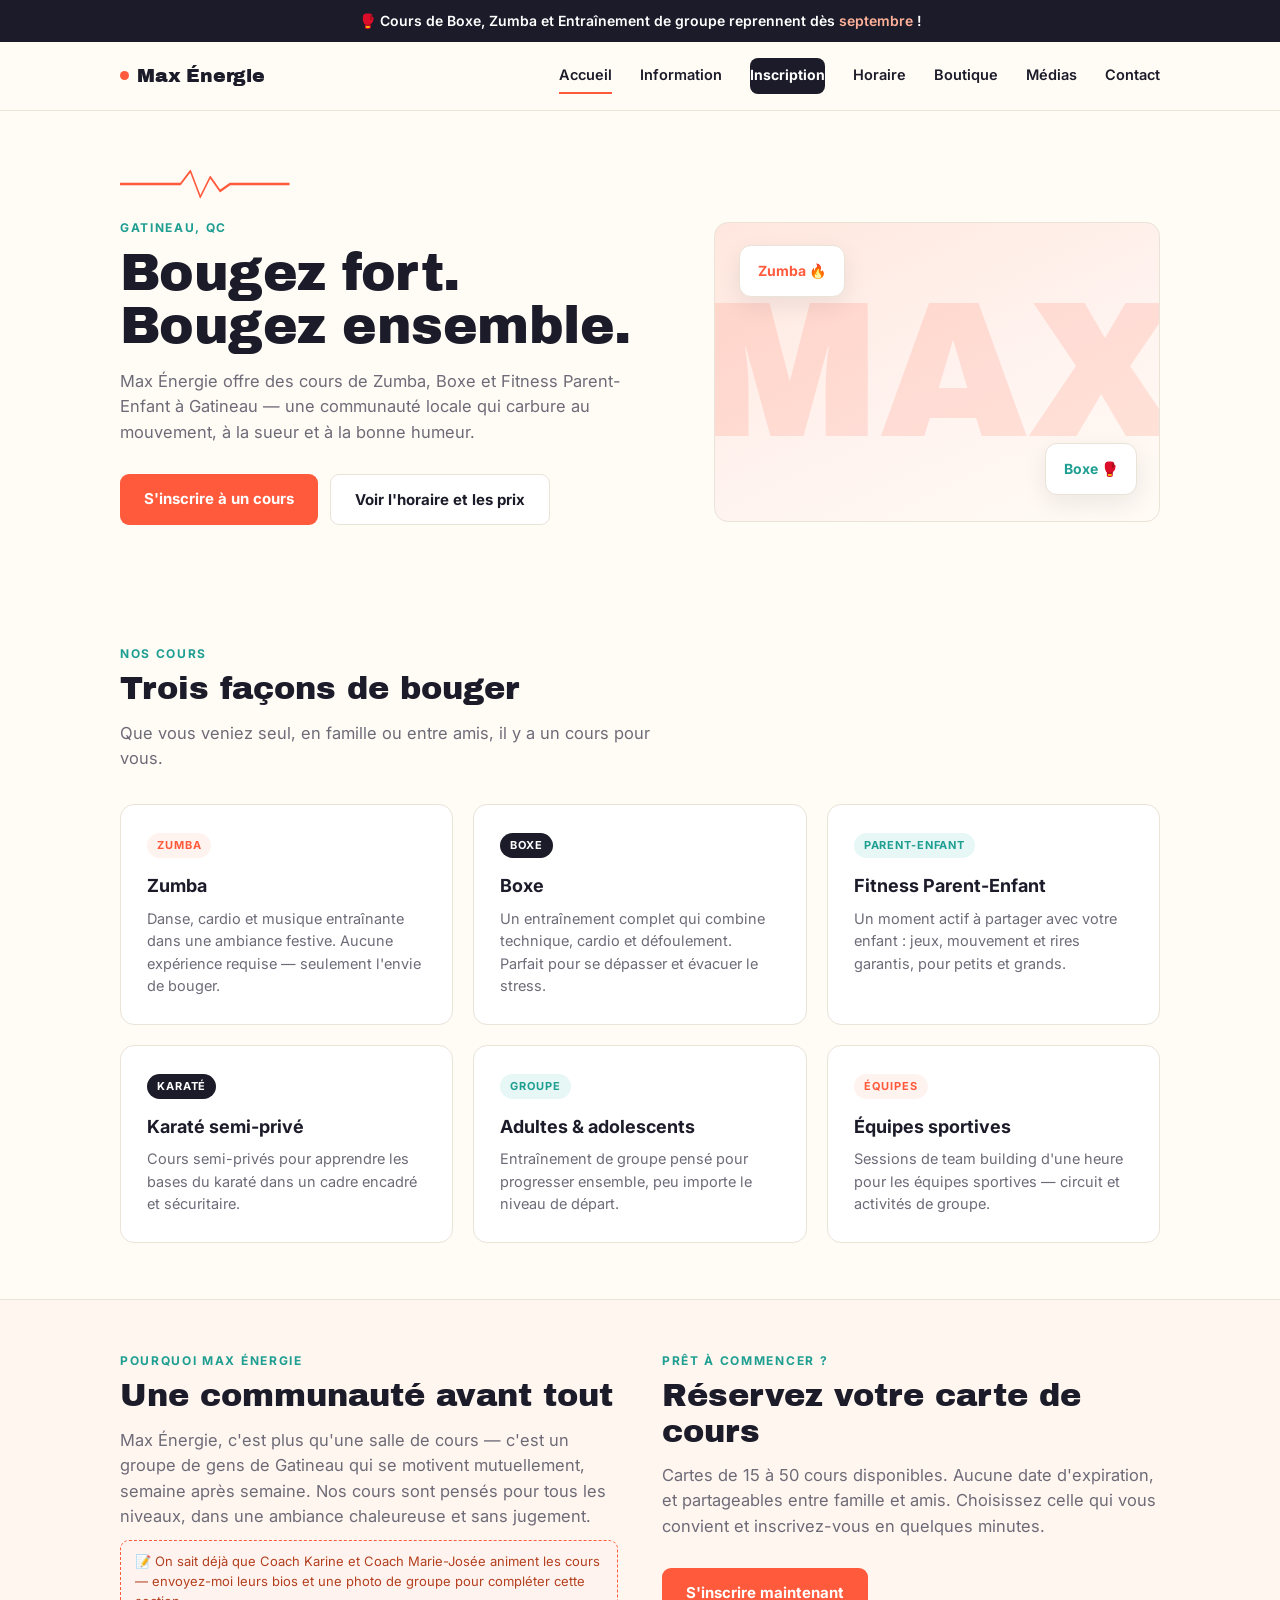
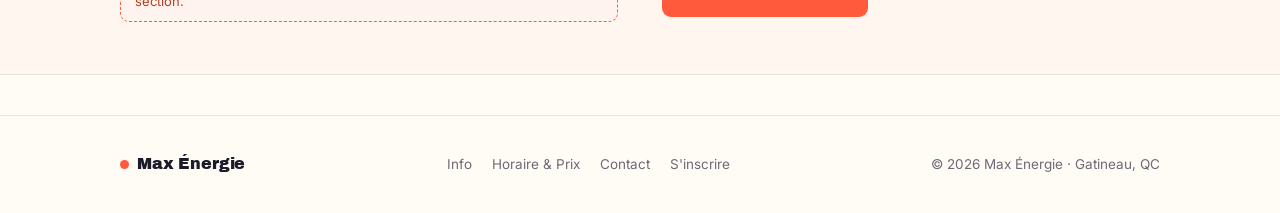
==== index.html @ f4ac8d13 "Add files via upload" ====
<!DOCTYPE html>
<html lang="fr">
<head>
<meta charset="UTF-8">
<meta name="viewport" content="width=device-width, initial-scale=1.0">
<title>Max Énergie — Zumba, Boxe &amp; Parent-Enfant à Gatineau</title>
<meta name="description" content="Cours de Zumba, Boxe et Fitness Parent-Enfant à Gatineau. Inscrivez-vous à Max Énergie.">
<link rel="preconnect" href="https://fonts.googleapis.com">
<link rel="preconnect" href="https://fonts.gstatic.com" crossorigin>
<link href="https://fonts.googleapis.com/css2?family=Archivo+Black&family=Inter:wght@400;500;600;700&display=swap" rel="stylesheet">
<link rel="stylesheet" href="styles.css">
</head>
<body>

<div class="banner">🥊 Cours de Boxe, Zumba et Entraînement de groupe reprennent dès <span>septembre</span> !</div>

<header class="site">
  <div class="nav-inner">
    <a href="index.html" class="brand"><span class="dot"></span>Max Énergie</a>
    <button class="menu-toggle" aria-label="Menu" onclick="document.querySelector('nav.links').classList.toggle('open')">Menu</button>
    <nav class="links">
      <a href="index.html" class="active">Accueil</a>
      <a href="info.html">Information</a>
      <a href="inscription-max-energie.html" class="nav-cta">Inscription</a>
      <a href="horaire.html">Horaire</a>
      <a href="https://xpressobaravetements.com/collections/max-energie" target="_blank" rel="noopener">Boutique</a>
      <a href="medias.html">M&eacute;dias</a>
      <a href="contact.html">Contact</a>
    </nav>
  </div>
</header>

<section class="hero">
  <div class="container">
    <div class="pulse" aria-hidden="true" style="max-width:220px;margin-bottom:18px;">
      <svg viewBox="0 0 400 34" preserveAspectRatio="none">
        <path d="M0,17 L110,17 L128,4 L146,30 L164,10 L182,24 L200,17 L400,17"/>
      </svg>
    </div>
    <div class="hero-top">
      <div class="hero-text">
        <p class="eyebrow">Gatineau, QC</p>
        <h1>Bougez fort.<br>Bougez ensemble.</h1>
        <p class="sub">Max Énergie offre des cours de Zumba, Boxe et Fitness Parent-Enfant à Gatineau — une communauté locale qui carbure au mouvement, à la sueur et à la bonne humeur.</p>
        <div class="btn-row">
          <a href="inscription-max-energie.html" class="btn btn-primary">S'inscrire à un cours</a>
          <a href="horaire.html" class="btn btn-secondary">Voir l'horaire et les prix</a>
        </div>
      </div>
      <div class="hero-visual">
        <span class="center-mark">MAX</span>
        <div class="badge b1">Zumba 🔥</div>
        <div class="badge b2">Boxe 🥊</div>
      </div>
    </div>
  </div>
</section>

<section class="classes">
  <div class="container">
    <p class="eyebrow">Nos cours</p>
    <h2>Trois façons de bouger</h2>
    <p class="sub">Que vous veniez seul, en famille ou entre amis, il y a un cours pour vous.</p>

    <div class="class-grid">
      <div class="class-card">
        <span class="tag zumba">Zumba</span>
        <h3>Zumba</h3>
        <p>Danse, cardio et musique entraînante dans une ambiance festive. Aucune expérience requise — seulement l'envie de bouger.</p>
      </div>
      <div class="class-card">
        <span class="tag boxe">Boxe</span>
        <h3>Boxe</h3>
        <p>Un entraînement complet qui combine technique, cardio et défoulement. Parfait pour se dépasser et évacuer le stress.</p>
      </div>
      <div class="class-card">
        <span class="tag parent">Parent-Enfant</span>
        <h3>Fitness Parent-Enfant</h3>
        <p>Un moment actif à partager avec votre enfant : jeux, mouvement et rires garantis, pour petits et grands.</p>
      </div>
      <div class="class-card">
        <span class="tag boxe">Karaté</span>
        <h3>Karaté semi-privé</h3>
        <p>Cours semi-privés pour apprendre les bases du karaté dans un cadre encadré et sécuritaire.</p>
      </div>
      <div class="class-card">
        <span class="tag parent">Groupe</span>
        <h3>Adultes &amp; adolescents</h3>
        <p>Entraînement de groupe pensé pour progresser ensemble, peu importe le niveau de départ.</p>
      </div>
      <div class="class-card">
        <span class="tag zumba">Équipes</span>
        <h3>Équipes sportives</h3>
        <p>Sessions de team building d'une heure pour les équipes sportives — circuit et activités de groupe.</p>
      </div>
    </div>
  </div>
</section>

<section class="section alt">
  <div class="container two-col">
    <div>
      <p class="eyebrow">Pourquoi Max Énergie</p>
      <h2>Une communauté avant tout</h2>
      <p class="sub" style="margin-bottom:0;">
        Max Énergie, c'est plus qu'une salle de cours — c'est un groupe de gens de Gatineau qui se motivent
        mutuellement, semaine après semaine. Nos cours sont pensés pour tous les niveaux, dans une ambiance
        chaleureuse et sans jugement.
      </p>
      <p class="placeholder-note">📝 On sait déjà que Coach Karine et Coach Marie-Josée animent les cours — envoyez-moi leurs bios et une photo de groupe pour compléter cette section.</p>
    </div>
    <div>
      <p class="eyebrow">Prêt à commencer ?</p>
      <h2>Réservez votre carte de cours</h2>
      <p class="sub">Cartes de 15 à 50 cours disponibles. Aucune date d'expiration, et partageables entre famille et amis. Choisissez celle qui vous convient et inscrivez-vous en quelques minutes.</p>
      <a href="inscription-max-energie.html" class="btn btn-primary">S'inscrire maintenant</a>
    </div>
  </div>
</section>

<footer class="site">
  <div class="container footer-inner">
    <a href="index.html" class="brand"><span class="dot"></span>Max Énergie</a>
    <div class="footer-links">
      <a href="info.html">Info</a>
      <a href="horaire.html">Horaire &amp; Prix</a>
      <a href="contact.html">Contact</a>
      <a href="inscription-max-energie.html">S'inscrire</a>
    </div>
    <span>&copy; <span id="year"></span> Max Énergie · Gatineau, QC</span>
  </div>
</footer>

<script>document.getElementById('year').textContent = new Date().getFullYear();</script>
</body>
</html>
---- styles.css ----
:root{
  --ink:#1C1B29;
  --base:#FFFBF5;
  --coral:#FF5A3C;
  --teal:#1F9E92;
  --muted:#6E6B78;
  --line:#E9E3D8;
  --card-bg:#FFFFFF;
  --radius:14px;
  --maxw:1080px;
}

*{box-sizing:border-box;}
html{scroll-behavior:smooth;}

body{
  margin:0;
  background:var(--base);
  font-family:'Inter',sans-serif;
  color:var(--ink);
  line-height:1.55;
}

img{max-width:100%;display:block;}

a{color:inherit;}

.container{
  max-width:var(--maxw);
  margin:0 auto;
  padding:0 20px;
}

/* ---------- Header / nav ---------- */
header.site{
  border-bottom:1px solid var(--line);
  background:var(--base);
  position:sticky;
  top:0;
  z-index:50;
}
.nav-inner{
  max-width:var(--maxw);
  margin:0 auto;
  padding:16px 20px;
  display:flex;
  align-items:center;
  justify-content:space-between;
}
.brand{
  font-family:'Archivo Black',sans-serif;
  font-weight:400;
  font-size:19px;
  letter-spacing:-.01em;
  text-decoration:none;
  color:var(--ink);
  display:flex;
  align-items:center;
  gap:8px;
}
.brand .dot{
  width:9px;height:9px;border-radius:50%;
  background:var(--coral);
  display:inline-block;
}
nav.links{
  display:flex;
  gap:28px;
  font-size:14.5px;
  font-weight:600;
}
nav.links a{
  text-decoration:none;
  color:var(--ink);
  padding:6px 0;
  border-bottom:2px solid transparent;
}
nav.links a:hover, nav.links a.active{
  border-bottom-color:var(--coral);
}
.nav-cta{
  background:var(--ink);
  color:#fff !important;
  padding:9px 18px;
  border-radius:8px;
  text-decoration:none;
  font-size:14px;
  font-weight:700;
}
.nav-cta:hover{ background:var(--coral); }

.menu-toggle{ display:none; }

@media (max-width:760px){
  nav.links{ display:none; }
  .menu-toggle{
    display:block;
    background:none;
    border:1.5px solid var(--line);
    border-radius:8px;
    padding:8px 12px;
    font-size:14px;
    font-weight:600;
    cursor:pointer;
  }
  nav.links.open{
    display:flex;
    flex-direction:column;
    position:absolute;
    top:100%;
    left:0;
    right:0;
    background:var(--base);
    border-bottom:1px solid var(--line);
    padding:16px 20px 20px;
    gap:16px;
  }
}

/* ---------- Pulse motif ---------- */
.pulse{
  height:34px;
  overflow:hidden;
}
.pulse svg{ width:100%; height:100%; display:block; }
.pulse path{
  fill:none;
  stroke:var(--coral);
  stroke-width:2.5;
  stroke-linecap:round;
  stroke-linejoin:round;
  stroke-dasharray:340;
  stroke-dashoffset:340;
  animation:draw 2.2s ease-out forwards;
}
@keyframes draw{ to{ stroke-dashoffset:0; } }
@media (prefers-reduced-motion: reduce){
  .pulse path{ animation:none; stroke-dashoffset:0; }
}

/* ---------- Type helpers ---------- */
.eyebrow{
  font-size:12px;
  letter-spacing:.14em;
  text-transform:uppercase;
  color:var(--teal);
  font-weight:700;
  margin:0 0 8px;
}
h1{
  font-family:'Archivo Black',sans-serif;
  font-weight:400;
  font-size:clamp(32px,6vw,52px);
  line-height:1.03;
  letter-spacing:-.01em;
  margin:0 0 16px;
}
h2{
  font-family:'Archivo Black',sans-serif;
  font-weight:400;
  font-size:clamp(24px,4vw,32px);
  line-height:1.1;
  margin:0 0 14px;
}
h3{
  font-size:18px;
  font-weight:700;
  margin:0 0 8px;
}
.sub{
  color:var(--muted);
  font-size:16.5px;
  max-width:56ch;
  margin:0 0 28px;
}

/* ---------- Banner ---------- */
.banner{
  background:var(--ink);
  color:#fff;
  font-size:14px;
  font-weight:600;
  text-align:center;
  padding:10px 16px;
}
.banner span{ color:#FFB199; }

/* ---------- Hero ---------- */
.hero{
  padding:56px 0 64px;
}
.hero-top{
  display:flex;
  gap:48px;
  align-items:center;
  flex-wrap:wrap;
}
.hero-text{ flex:1 1 420px; }
.hero-visual{
  flex:1 1 320px;
  background:linear-gradient(155deg,#FFE7DE 0%, #FFF3EF 55%, var(--base) 100%);
  border-radius:var(--radius);
  border:1px solid var(--line);
  min-height:300px;
  display:flex;
  align-items:center;
  justify-content:center;
  position:relative;
  overflow:hidden;
}
.hero-visual .badge{
  position:absolute;
  background:#fff;
  border:1px solid var(--line);
  border-radius:12px;
  padding:14px 18px;
  box-shadow:0 8px 24px rgba(28,27,41,.08);
  font-weight:700;
  font-size:14px;
}
.hero-visual .b1{ top:22px; left:24px; color:var(--coral); }
.hero-visual .b2{ bottom:26px; right:22px; color:var(--teal); }
.hero-visual .center-mark{
  font-family:'Archivo Black',sans-serif;
  font-size:15vw;
  max-font-size:96px;
  color:var(--coral);
  opacity:.14;
}

.btn-row{ display:flex; gap:12px; flex-wrap:wrap; margin-top:8px; }
.btn{
  display:inline-block;
  padding:13px 24px;
  border-radius:9px;
  font-weight:700;
  font-size:15px;
  text-decoration:none;
}
.btn-primary{ background:var(--coral); color:#fff; }
.btn-primary:hover{ background:#E64A2E; }
.btn-secondary{ background:#fff; color:var(--ink); border:1.5px solid var(--line); }
.btn-secondary:hover{ border-color:var(--ink); }

/* ---------- Class cards ---------- */
.classes{ padding:56px 0; }
.class-grid{
  display:grid;
  grid-template-columns:repeat(3,1fr);
  gap:20px;
  margin-top:32px;
}
@media (max-width:820px){ .class-grid{ grid-template-columns:1fr; } }

.class-card{
  border:1px solid var(--line);
  background:var(--card-bg);
  border-radius:var(--radius);
  padding:26px;
}
.class-card .tag{
  display:inline-block;
  font-size:11px;
  font-weight:700;
  letter-spacing:.08em;
  text-transform:uppercase;
  padding:4px 10px;
  border-radius:99px;
  margin-bottom:14px;
}
.tag.zumba{ background:#FFF3EF; color:var(--coral); }
.tag.boxe{ background:#1C1B29; color:#fff; }
.tag.parent{ background:#E6F7F5; color:var(--teal); }

.class-card p{ color:var(--muted); font-size:14.5px; margin:0; }

/* ---------- Info sections ---------- */
.section{ padding:52px 0; }
.section.alt{ background:#FFF6EF; border-top:1px solid var(--line); border-bottom:1px solid var(--line); }
.two-col{
  display:grid;
  grid-template-columns:1fr 1fr;
  gap:44px;
  align-items:start;
}
@media (max-width:760px){ .two-col{ grid-template-columns:1fr; } }

.placeholder-note{
  background:#FFF3EF;
  border:1px dashed var(--coral);
  border-radius:9px;
  padding:10px 14px;
  font-size:13px;
  color:#B3401F;
  margin:10px 0 0;
}

/* ---------- Schedule table ---------- */
table.schedule{
  width:100%;
  border-collapse:collapse;
  margin-top:20px;
  font-size:14.5px;
}
table.schedule th, table.schedule td{
  border:1px solid var(--line);
  padding:12px 14px;
  text-align:left;
}
table.schedule th{
  background:var(--ink);
  color:#fff;
  font-weight:700;
  font-size:13px;
  text-transform:uppercase;
  letter-spacing:.04em;
}
table.schedule tr:nth-child(even){ background:#FFFDF9; }

/* ---------- Pricing cards ---------- */
.pricing-grid{
  display:grid;
  grid-template-columns:repeat(4,1fr);
  gap:16px;
  margin-top:28px;
}
@media (max-width:820px){ .pricing-grid{ grid-template-columns:1fr 1fr; } }
@media (max-width:480px){ .pricing-grid{ grid-template-columns:1fr; } }

.price-card{
  border:1.5px solid var(--line);
  border-radius:var(--radius);
  padding:22px;
  text-align:center;
  background:#fff;
}
.price-card .count{
  font-family:'Archivo Black',sans-serif;
  font-size:34px;
  color:var(--coral);
  display:block;
}
.price-card .label{ font-size:13px; color:var(--muted); margin-bottom:12px; display:block; }
.price-card .price{ font-size:15px; font-weight:700; }

/* ---------- Contact ---------- */
.contact-grid{
  display:grid;
  grid-template-columns:1fr 1fr;
  gap:40px;
  margin-top:28px;
}
@media (max-width:760px){ .contact-grid{ grid-template-columns:1fr; } }
.contact-item{
  border:1px solid var(--line);
  border-radius:var(--radius);
  padding:20px;
  background:#fff;
  margin-bottom:14px;
}
.contact-item .eyebrow{ margin-bottom:4px; }
.contact-item a{ text-decoration:none; font-weight:700; color:var(--ink); }
.contact-item a:hover{ color:var(--coral); }

.map-box{
  border:1px solid var(--line);
  border-radius:var(--radius);
  overflow:hidden;
  min-height:280px;
}
.map-box iframe{ width:100%; height:100%; min-height:280px; border:0; }

/* ---------- Footer ---------- */
footer.site{
  border-top:1px solid var(--line);
  padding:36px 0;
  margin-top:40px;
}
.footer-inner{
  display:flex;
  justify-content:space-between;
  align-items:center;
  flex-wrap:wrap;
  gap:16px;
  font-size:13.5px;
  color:var(--muted);
}
.footer-inner .brand{ font-size:16px; }
.footer-links{ display:flex; gap:20px; }
.footer-links a{ text-decoration:none; color:var(--muted); }
.footer-links a:hover{ color:var(--coral); }
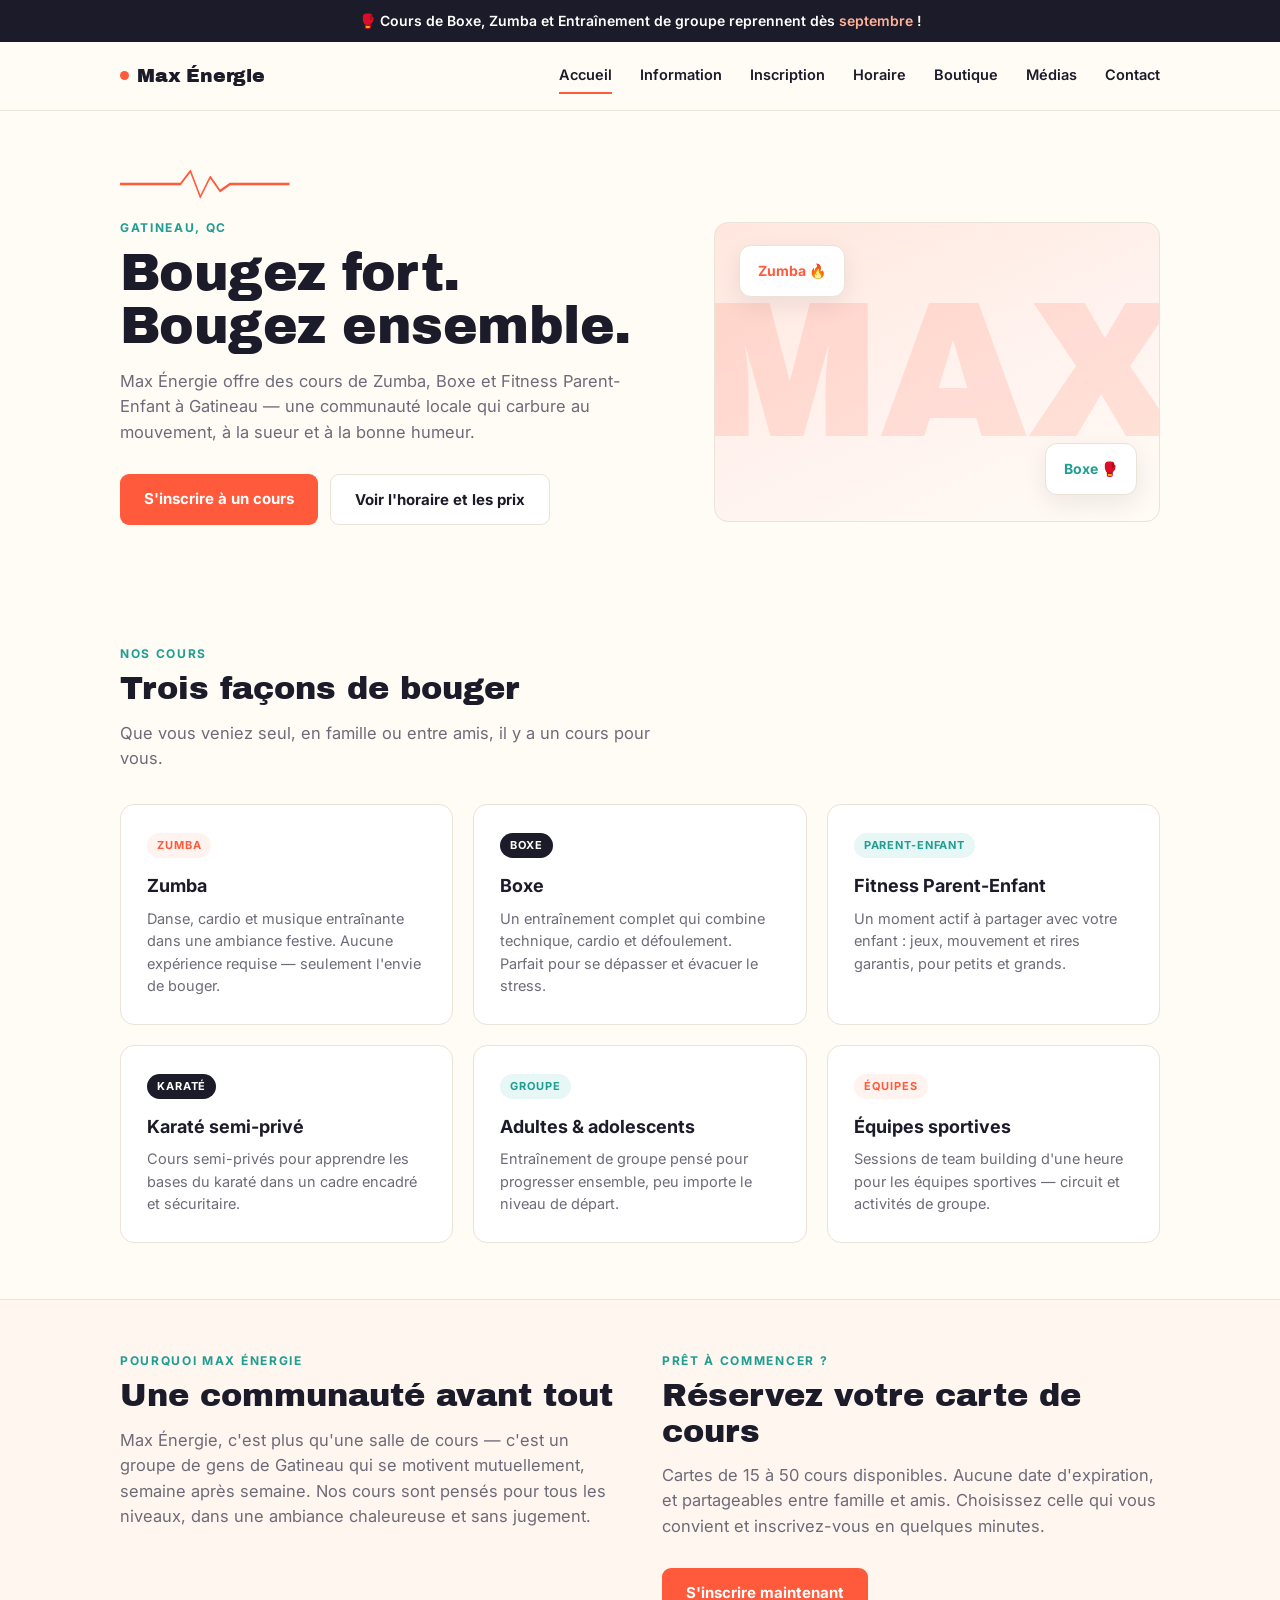
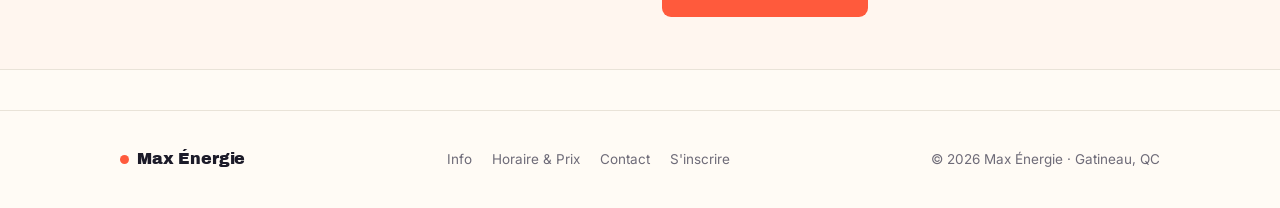
==== commit 1e1894a9: "Add files via upload" ====
--- a/index.html
+++ b/index.html
@@ -21,7 +21,7 @@
     <nav class="links">
       <a href="index.html" class="active">Accueil</a>
       <a href="info.html">Information</a>
-      <a href="inscription-max-energie.html" class="nav-cta">Inscription</a>
+      <a href="inscription-max-energie.html">Inscription</a>
       <a href="horaire.html">Horaire</a>
       <a href="https://xpressobaravetements.com/collections/max-energie" target="_blank" rel="noopener">Boutique</a>
       <a href="medias.html">M&eacute;dias</a>
@@ -107,7 +107,6 @@
         mutuellement, semaine après semaine. Nos cours sont pensés pour tous les niveaux, dans une ambiance
         chaleureuse et sans jugement.
       </p>
-      <p class="placeholder-note">📝 On sait déjà que Coach Karine et Coach Marie-Josée animent les cours — envoyez-moi leurs bios et une photo de groupe pour compléter cette section.</p>
     </div>
     <div>
       <p class="eyebrow">Prêt à commencer ?</p>
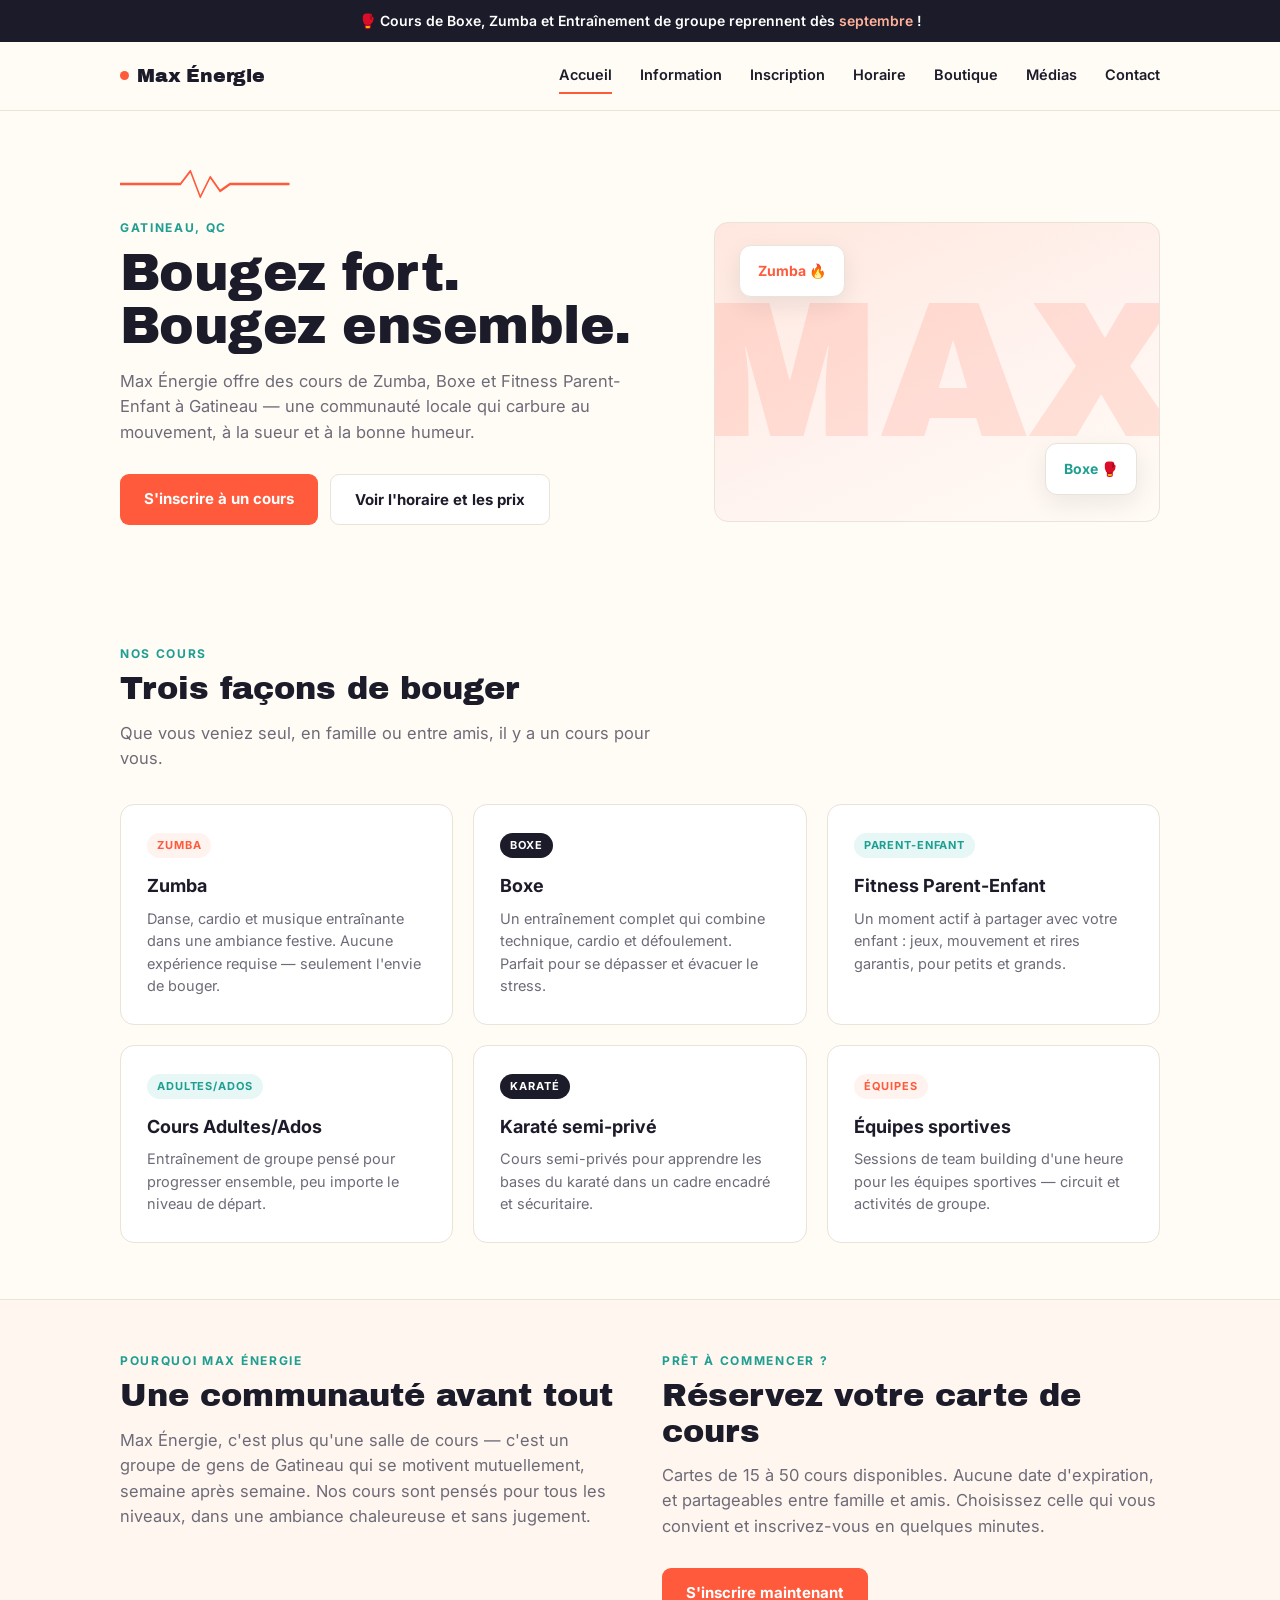
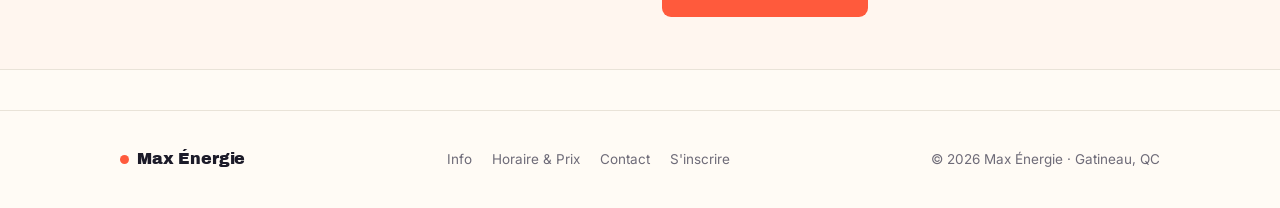
==== commit 745958ba: "Add files via upload" ====
--- a/index.html
+++ b/index.html
@@ -79,14 +79,14 @@
         <p>Un moment actif à partager avec votre enfant : jeux, mouvement et rires garantis, pour petits et grands.</p>
       </div>
       <div class="class-card">
+        <span class="tag parent">Adultes/Ados</span>
+        <h3>Cours Adultes/Ados</h3>
+        <p>Entraînement de groupe pensé pour progresser ensemble, peu importe le niveau de départ.</p>
+      </div>
+      <div class="class-card">
         <span class="tag boxe">Karaté</span>
         <h3>Karaté semi-privé</h3>
         <p>Cours semi-privés pour apprendre les bases du karaté dans un cadre encadré et sécuritaire.</p>
-      </div>
-      <div class="class-card">
-        <span class="tag parent">Groupe</span>
-        <h3>Adultes &amp; adolescents</h3>
-        <p>Entraînement de groupe pensé pour progresser ensemble, peu importe le niveau de départ.</p>
       </div>
       <div class="class-card">
         <span class="tag zumba">Équipes</span>
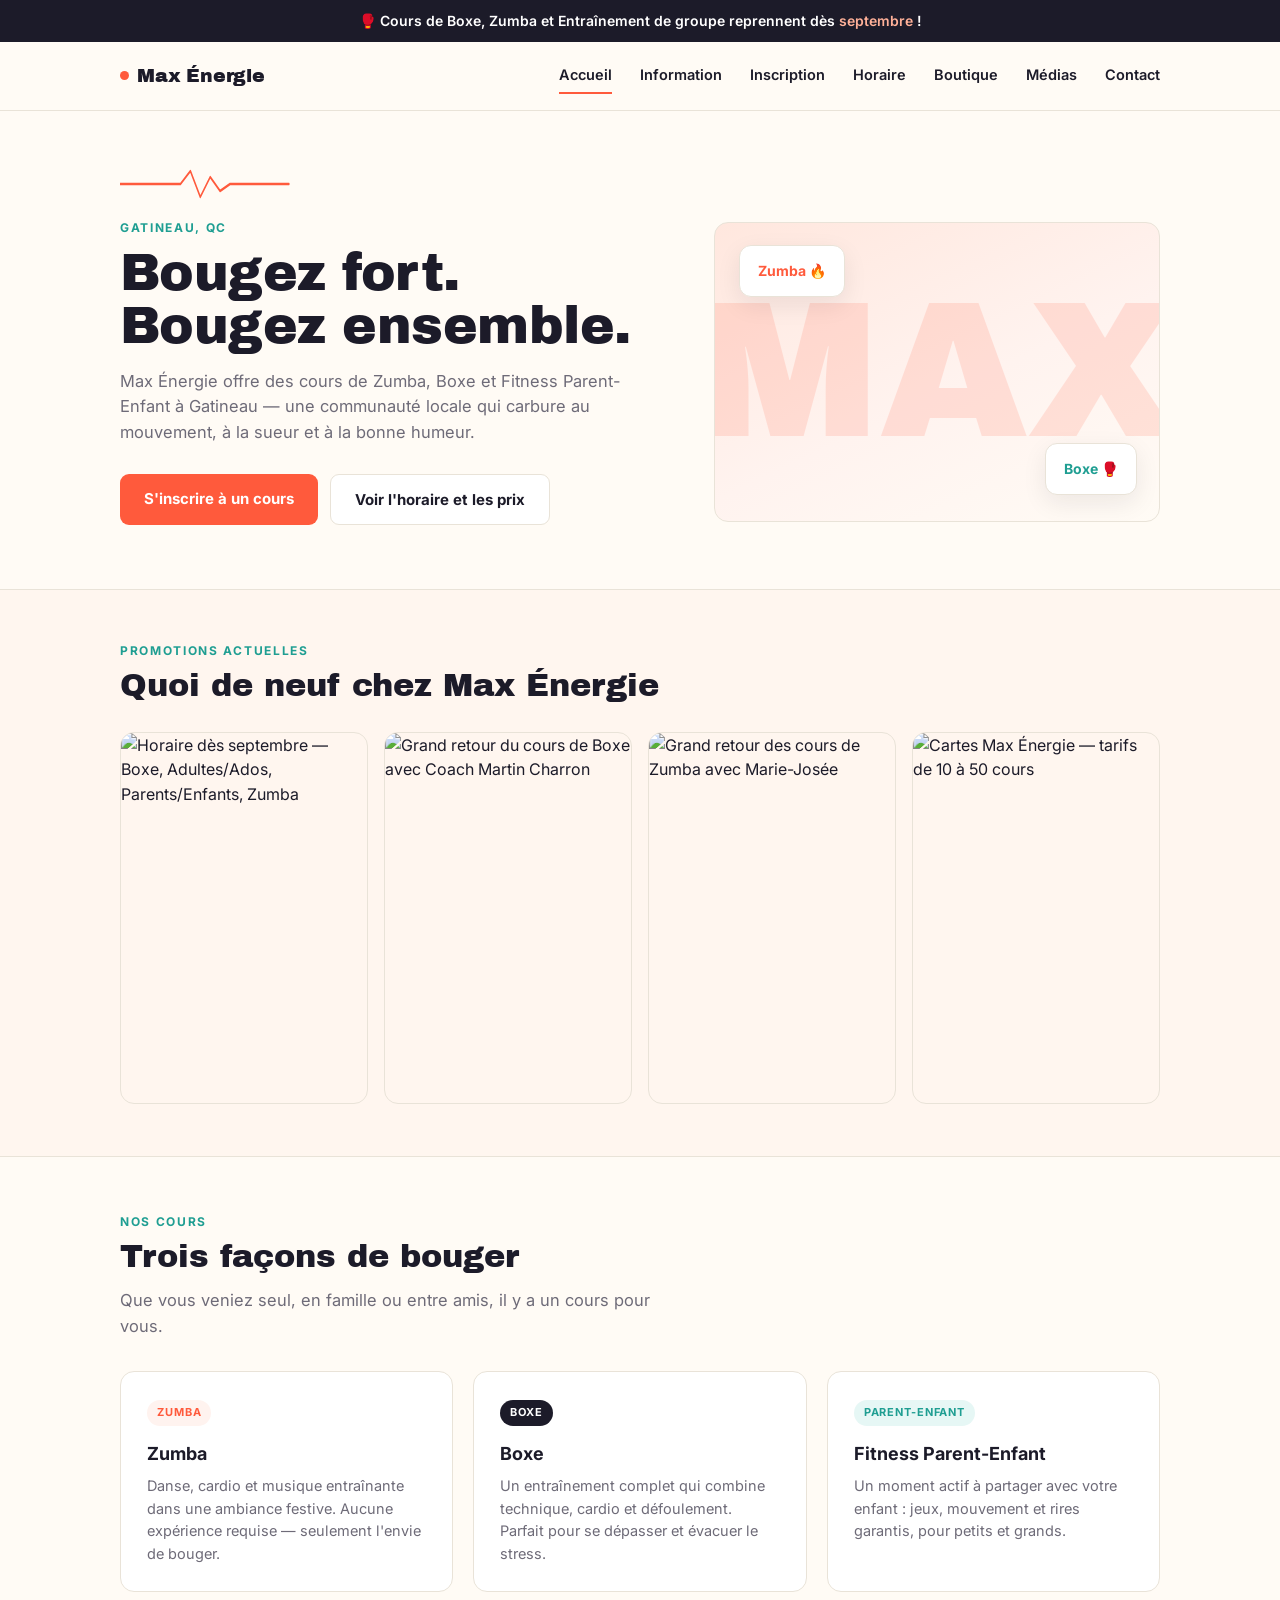
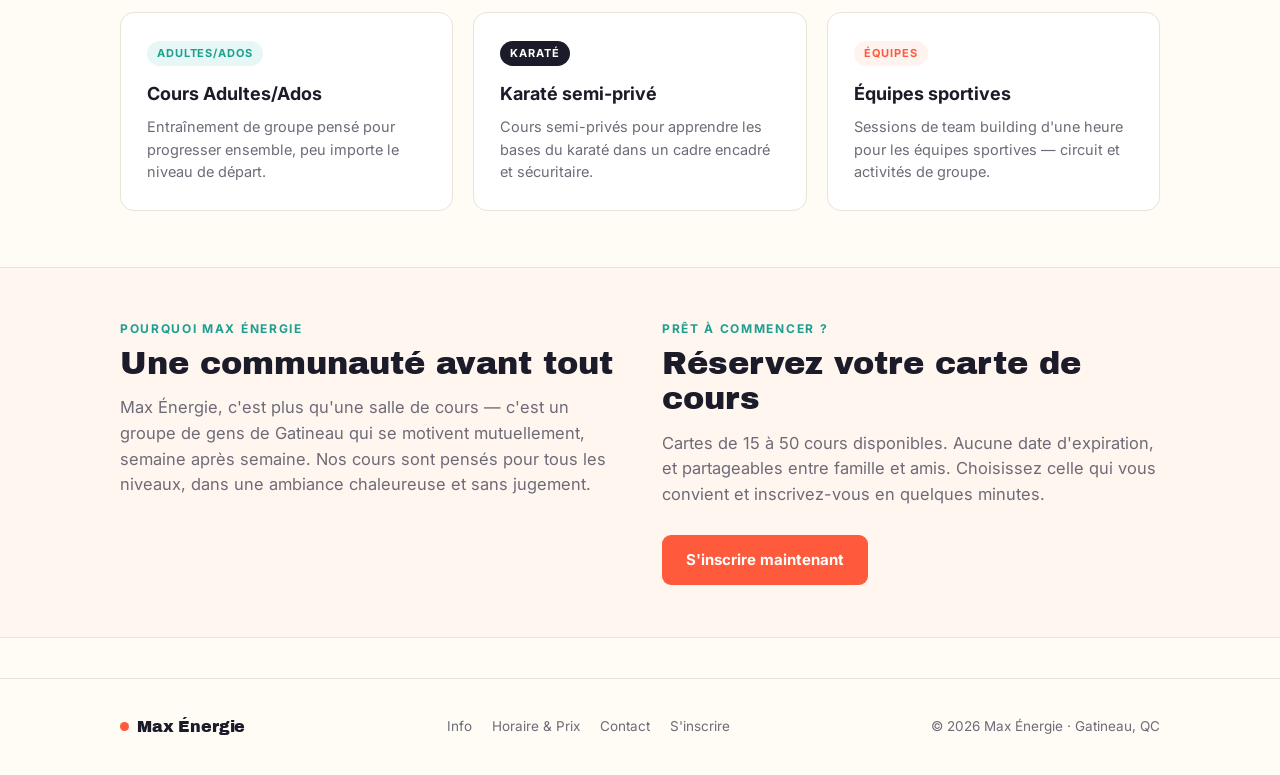
==== commit e3f2805f: "Add files via upload" ====
--- a/index.html
+++ b/index.html
@@ -52,6 +52,19 @@
         <div class="badge b1">Zumba 🔥</div>
         <div class="badge b2">Boxe 🥊</div>
       </div>
+    </div>
+  </div>
+</section>
+
+<section class="section alt">
+  <div class="container">
+    <p class="eyebrow">Promotions actuelles</p>
+    <h2>Quoi de neuf chez Max Énergie</h2>
+    <div class="promo-grid">
+      <img src="images/horaire-septembre.jpg" alt="Horaire dès septembre — Boxe, Adultes/Ados, Parents/Enfants, Zumba">
+      <img src="images/boxe-retour.jpg" alt="Grand retour du cours de Boxe avec Coach Martin Charron">
+      <img src="images/zumba-retour.jpg" alt="Grand retour des cours de Zumba avec Marie-Josée">
+      <img src="images/cartes-prix.jpg" alt="Cartes Max Énergie — tarifs de 10 à 50 cours">
     </div>
   </div>
 </section>
--- a/styles.css
+++ b/styles.css
@@ -320,12 +320,12 @@
 /* ---------- Pricing cards ---------- */
 .pricing-grid{
   display:grid;
-  grid-template-columns:repeat(4,1fr);
+  grid-template-columns:repeat(5,1fr);
   gap:16px;
   margin-top:28px;
 }
-@media (max-width:820px){ .pricing-grid{ grid-template-columns:1fr 1fr; } }
-@media (max-width:480px){ .pricing-grid{ grid-template-columns:1fr; } }
+@media (max-width:900px){ .pricing-grid{ grid-template-columns:repeat(3,1fr); } }
+@media (max-width:600px){ .pricing-grid{ grid-template-columns:1fr 1fr; } }
 
 .price-card{
   border:1.5px solid var(--line);
@@ -370,6 +370,27 @@
 }
 .map-box iframe{ width:100%; height:100%; min-height:280px; border:0; }
 
+/* ---------- Promo gallery ---------- */
+.promo-grid{
+  display:grid;
+  grid-template-columns:repeat(4,1fr);
+  gap:16px;
+  margin-top:28px;
+}
+.promo-grid img{
+  width:100%;
+  height:100%;
+  object-fit:cover;
+  border-radius:var(--radius);
+  border:1px solid var(--line);
+  aspect-ratio:2/3;
+  cursor:pointer;
+  transition:transform .15s ease;
+}
+.promo-grid img:hover{ transform:translateY(-3px); }
+@media (max-width:820px){ .promo-grid{ grid-template-columns:1fr 1fr; } }
+@media (max-width:480px){ .promo-grid{ grid-template-columns:1fr; } }
+
 /* ---------- Footer ---------- */
 footer.site{
   border-top:1px solid var(--line);
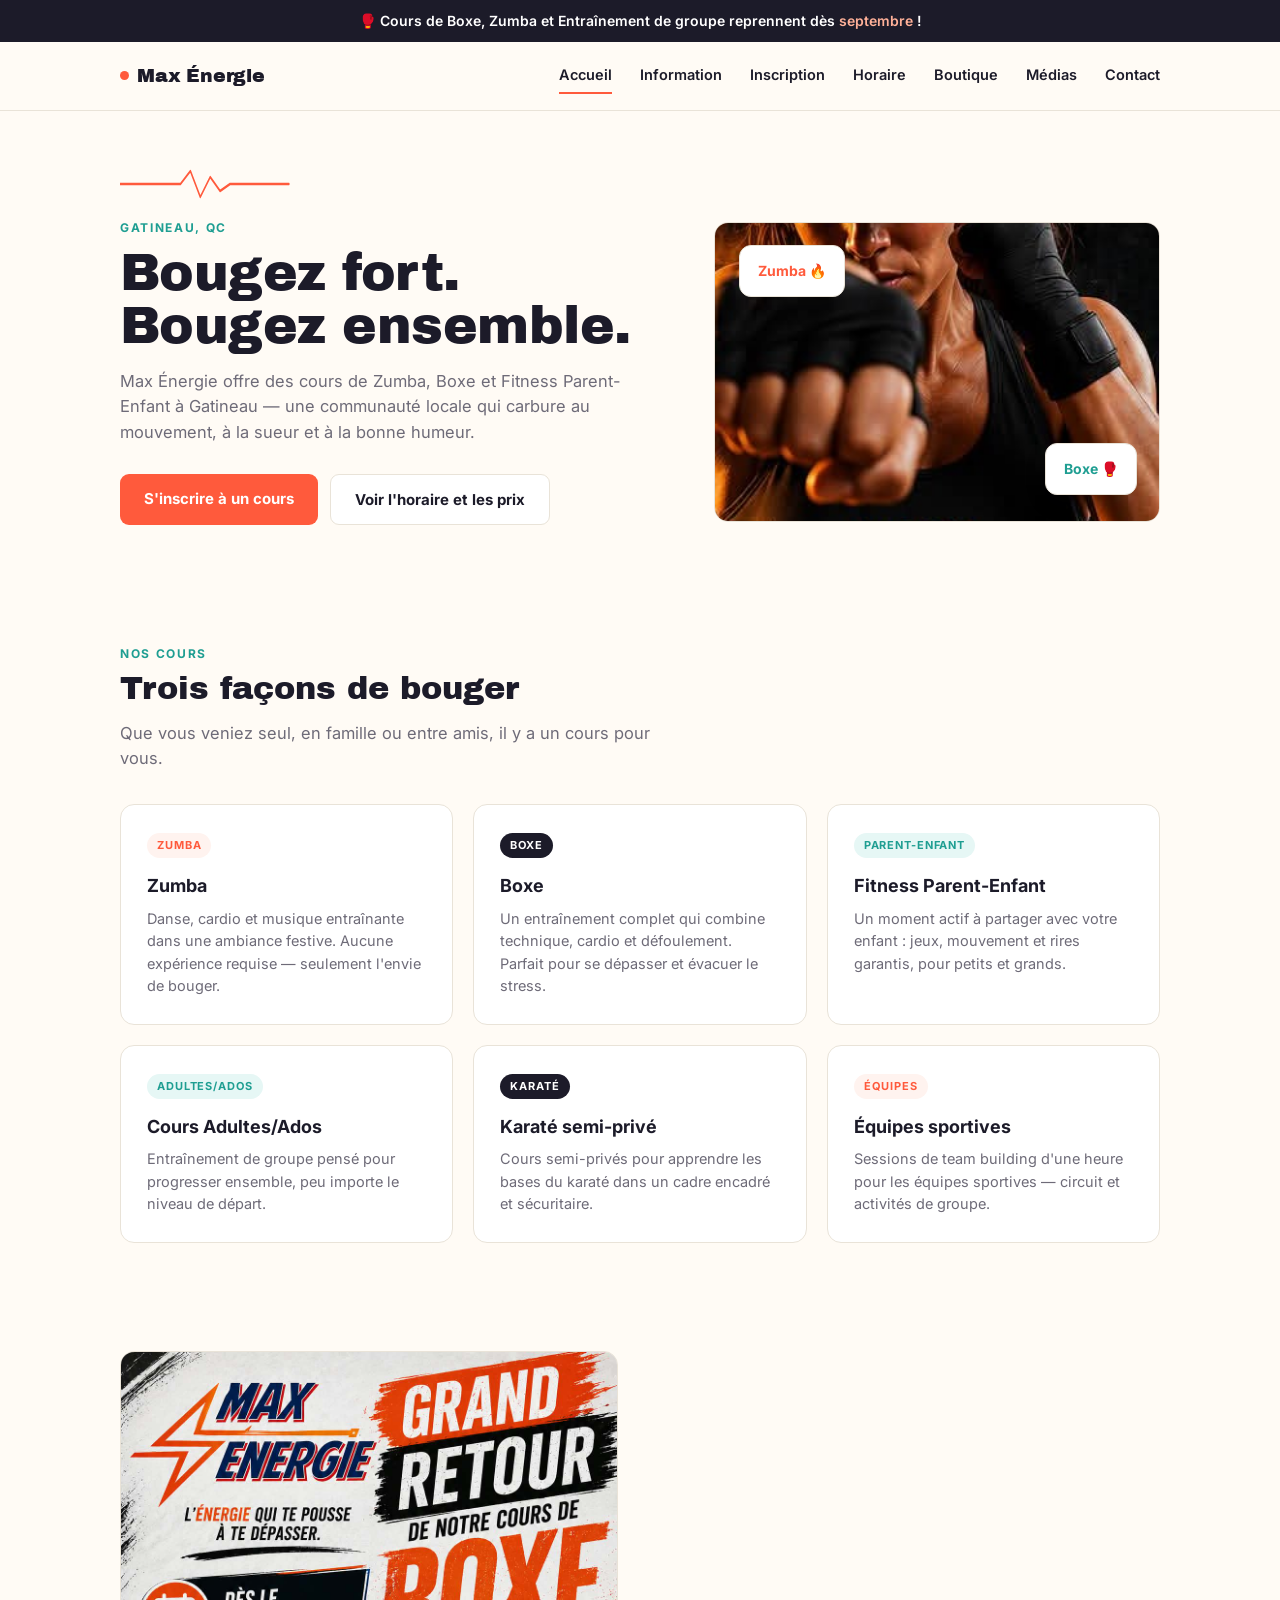
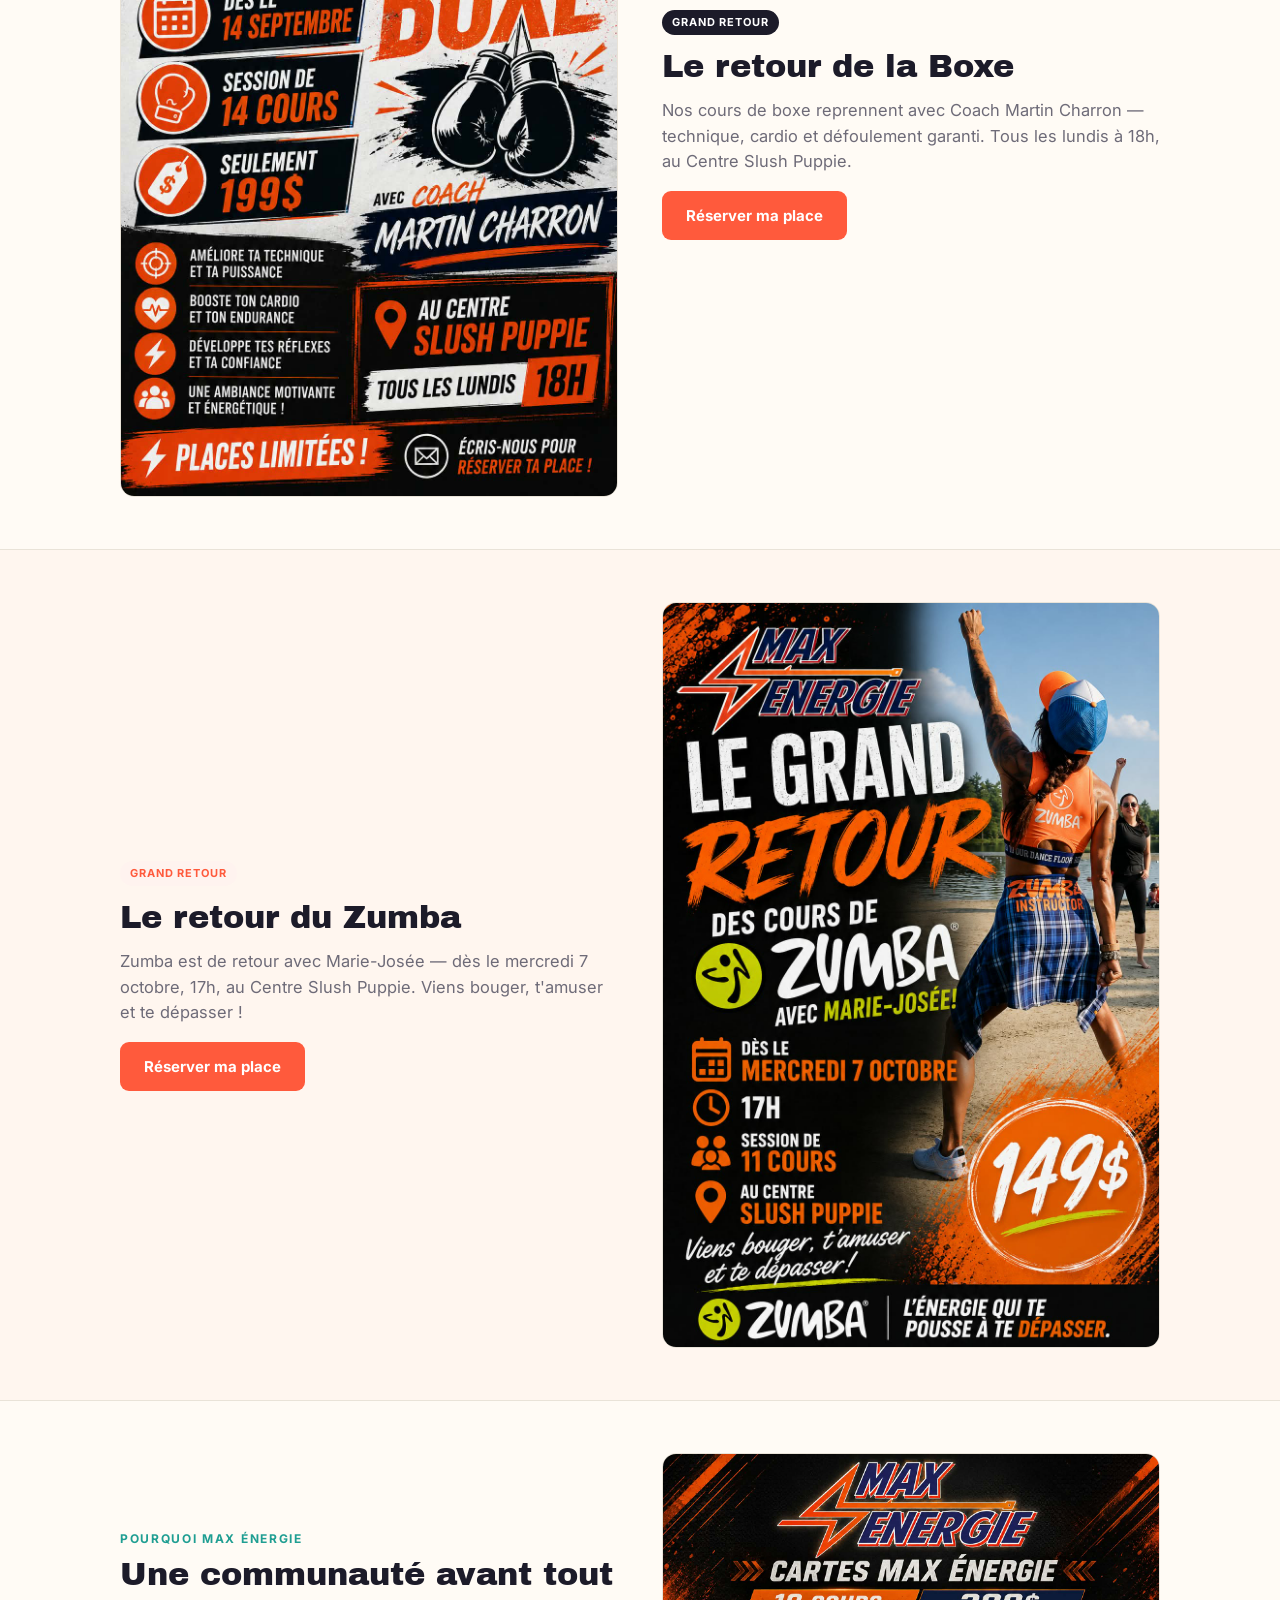
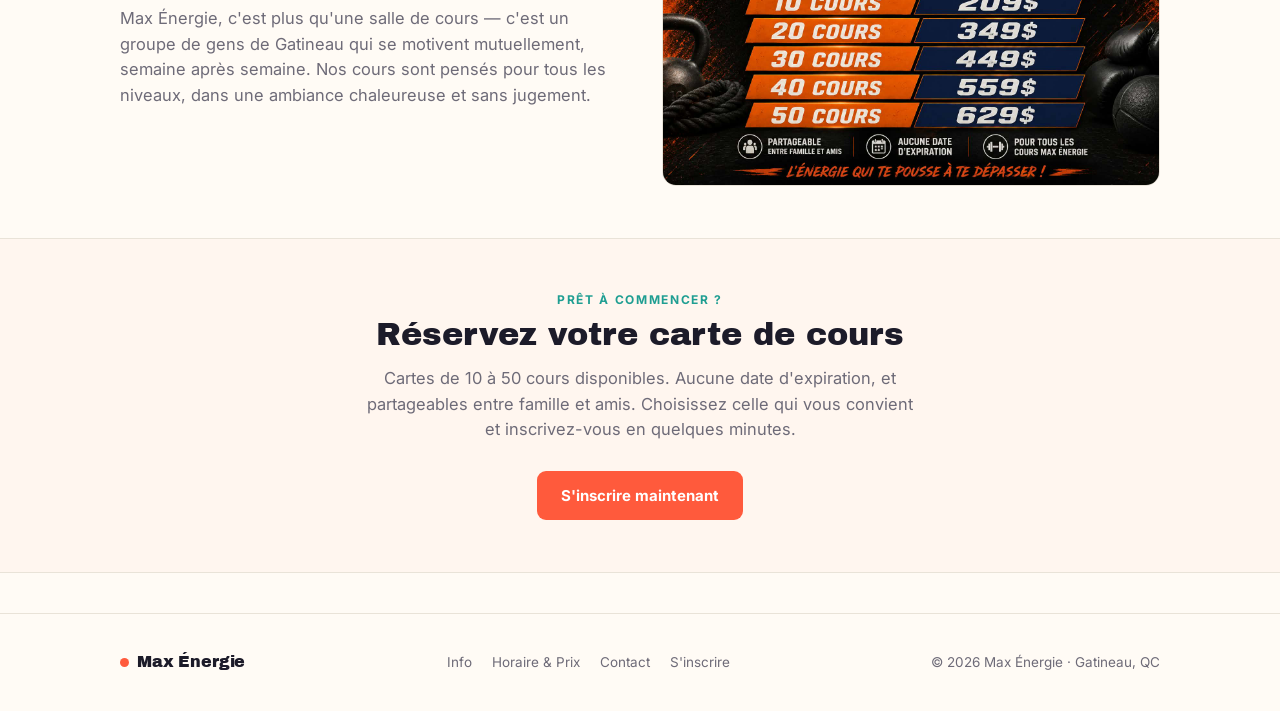
==== commit 336c4f2a: "Add files via upload" ====
--- a/index.html
+++ b/index.html
@@ -48,23 +48,10 @@
         </div>
       </div>
       <div class="hero-visual">
-        <span class="center-mark">MAX</span>
+        <img src="images/hero-athlete.jpg" alt="Cours de boxe Max Énergie" style="width:100%;height:100%;object-fit:cover;position:absolute;inset:0;">
         <div class="badge b1">Zumba 🔥</div>
         <div class="badge b2">Boxe 🥊</div>
       </div>
-    </div>
-  </div>
-</section>
-
-<section class="section alt">
-  <div class="container">
-    <p class="eyebrow">Promotions actuelles</p>
-    <h2>Quoi de neuf chez Max Énergie</h2>
-    <div class="promo-grid">
-      <img src="images/horaire-septembre.jpg" alt="Horaire dès septembre — Boxe, Adultes/Ados, Parents/Enfants, Zumba">
-      <img src="images/boxe-retour.jpg" alt="Grand retour du cours de Boxe avec Coach Martin Charron">
-      <img src="images/zumba-retour.jpg" alt="Grand retour des cours de Zumba avec Marie-Josée">
-      <img src="images/cartes-prix.jpg" alt="Cartes Max Énergie — tarifs de 10 à 50 cours">
     </div>
   </div>
 </section>
@@ -110,8 +97,38 @@
   </div>
 </section>
 
+<section class="section">
+  <div class="container two-col" style="align-items:center;">
+    <img src="images/boxe-retour.jpg" alt="Grand retour du cours de Boxe avec Coach Martin Charron" style="border-radius:var(--radius);border:1px solid var(--line);width:100%;">
+    <div>
+      <span class="tag boxe" style="display:inline-block;font-size:11px;font-weight:700;letter-spacing:.08em;text-transform:uppercase;padding:4px 10px;border-radius:99px;margin-bottom:14px;">Grand retour</span>
+      <h2>Le retour de la Boxe</h2>
+      <p class="sub" style="margin-bottom:16px;">
+        Nos cours de boxe reprennent avec Coach Martin Charron — technique, cardio et défoulement garanti.
+        Tous les lundis à 18h, au Centre Slush Puppie.
+      </p>
+      <a href="inscription-max-energie.html" class="btn btn-primary">Réserver ma place</a>
+    </div>
+  </div>
+</section>
+
 <section class="section alt">
-  <div class="container two-col">
+  <div class="container two-col" style="align-items:center;">
+    <div>
+      <span class="tag zumba" style="display:inline-block;font-size:11px;font-weight:700;letter-spacing:.08em;text-transform:uppercase;padding:4px 10px;border-radius:99px;margin-bottom:14px;">Grand retour</span>
+      <h2>Le retour du Zumba</h2>
+      <p class="sub" style="margin-bottom:16px;">
+        Zumba est de retour avec Marie-Josée — dès le mercredi 7 octobre, 17h, au Centre Slush Puppie.
+        Viens bouger, t'amuser et te dépasser !
+      </p>
+      <a href="inscription-max-energie.html" class="btn btn-primary">Réserver ma place</a>
+    </div>
+    <img src="images/zumba-retour.jpg" alt="Grand retour des cours de Zumba avec Marie-Josée" style="border-radius:var(--radius);border:1px solid var(--line);width:100%;">
+  </div>
+</section>
+
+<section class="section">
+  <div class="container two-col" style="align-items:center;">
     <div>
       <p class="eyebrow">Pourquoi Max Énergie</p>
       <h2>Une communauté avant tout</h2>
@@ -121,12 +138,16 @@
         chaleureuse et sans jugement.
       </p>
     </div>
-    <div>
-      <p class="eyebrow">Prêt à commencer ?</p>
-      <h2>Réservez votre carte de cours</h2>
-      <p class="sub">Cartes de 15 à 50 cours disponibles. Aucune date d'expiration, et partageables entre famille et amis. Choisissez celle qui vous convient et inscrivez-vous en quelques minutes.</p>
-      <a href="inscription-max-energie.html" class="btn btn-primary">S'inscrire maintenant</a>
-    </div>
+    <img src="images/cartes-prix.jpg" alt="Cartes Max Énergie — tarifs de 10 à 50 cours" style="border-radius:var(--radius);border:1px solid var(--line);width:100%;">
+  </div>
+</section>
+
+<section class="section alt">
+  <div class="container" style="text-align:center;">
+    <p class="eyebrow">Prêt à commencer ?</p>
+    <h2>Réservez votre carte de cours</h2>
+    <p class="sub" style="margin-left:auto;margin-right:auto;">Cartes de 10 à 50 cours disponibles. Aucune date d'expiration, et partageables entre famille et amis. Choisissez celle qui vous convient et inscrivez-vous en quelques minutes.</p>
+    <a href="inscription-max-energie.html" class="btn btn-primary">S'inscrire maintenant</a>
   </div>
 </section>
 
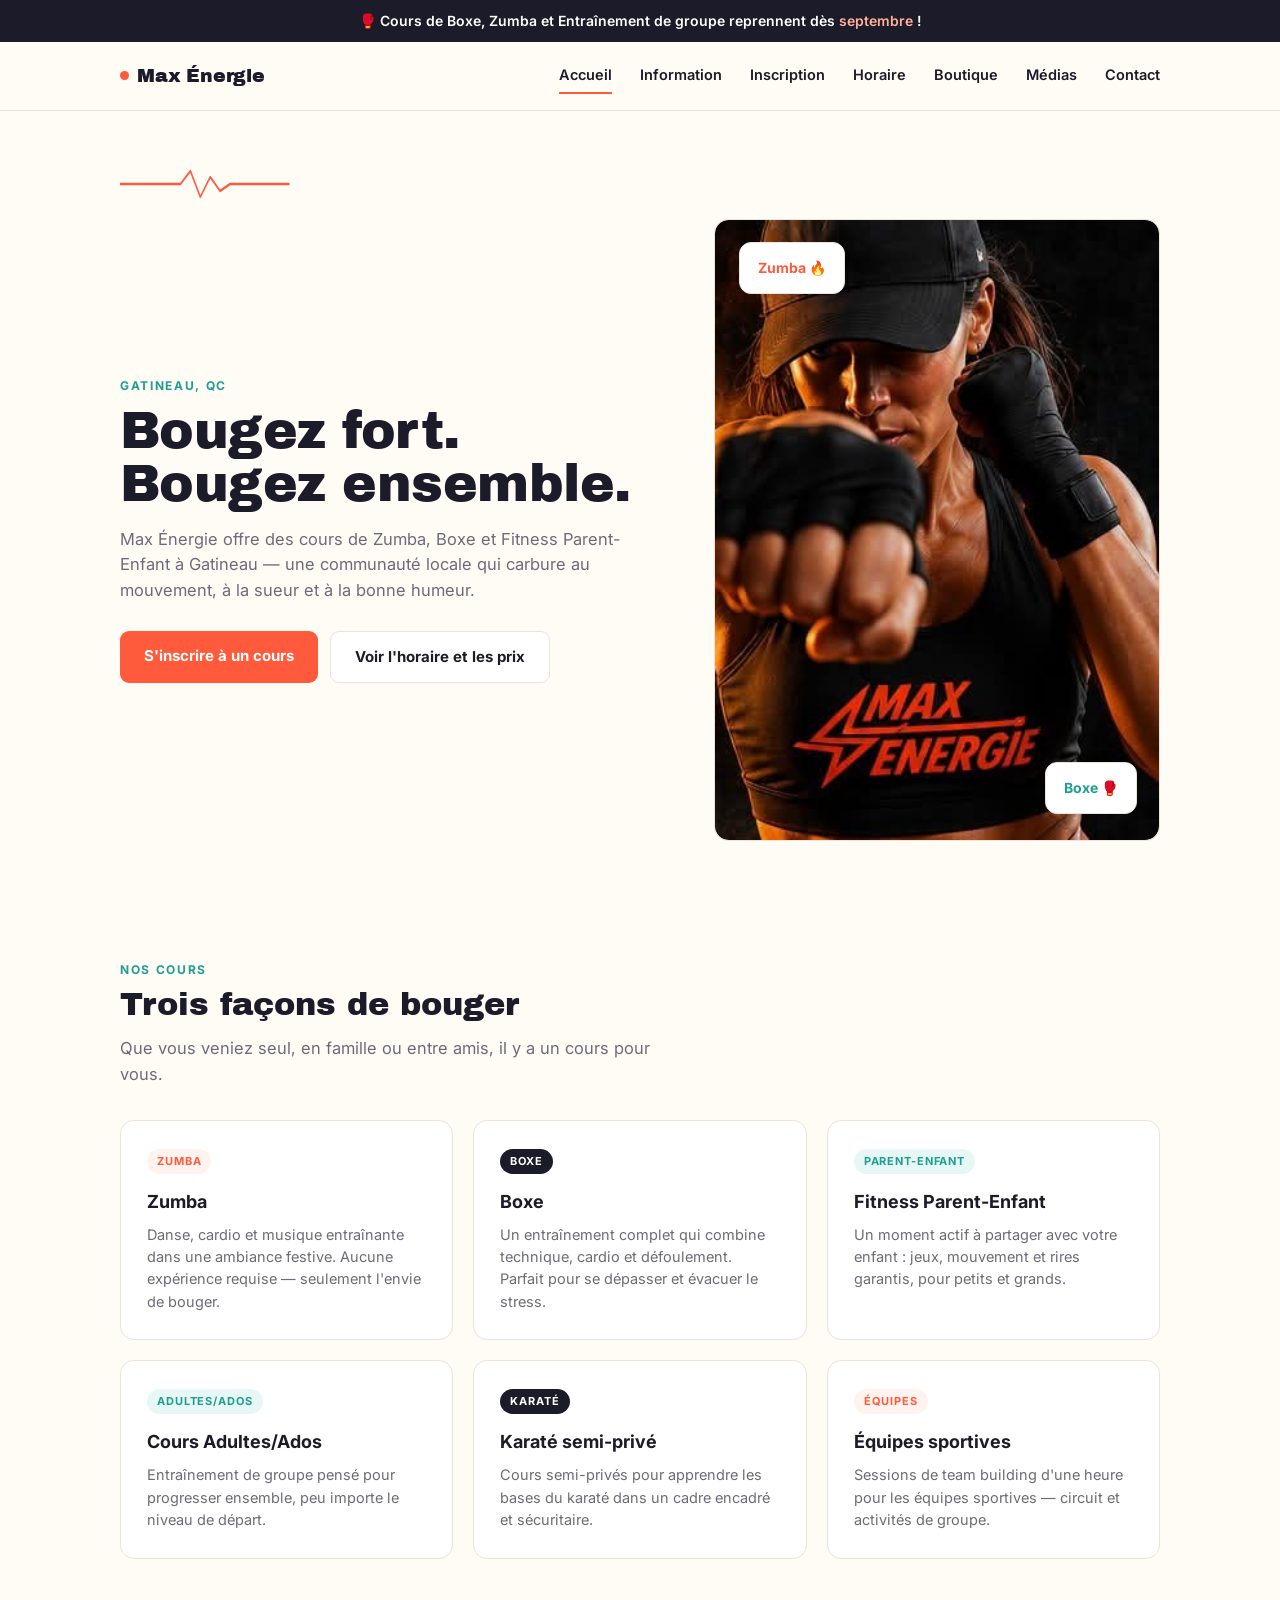
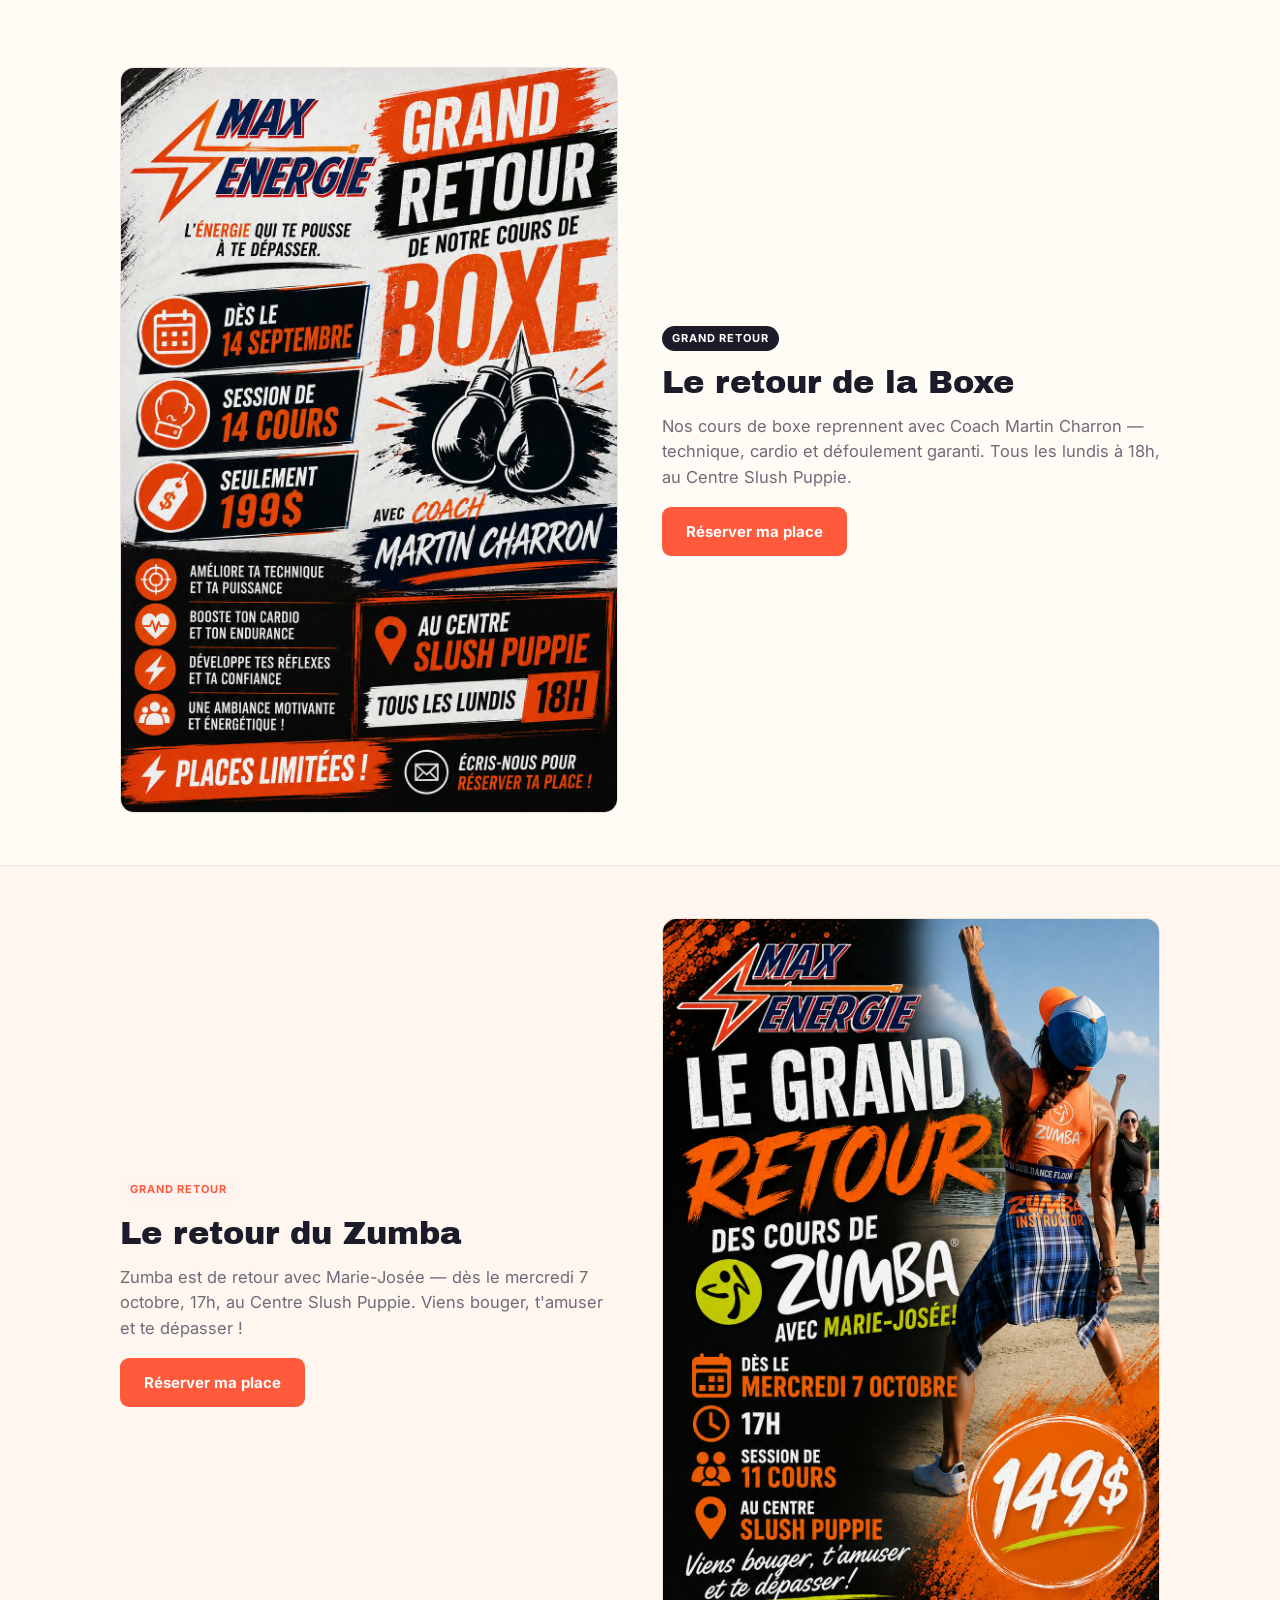
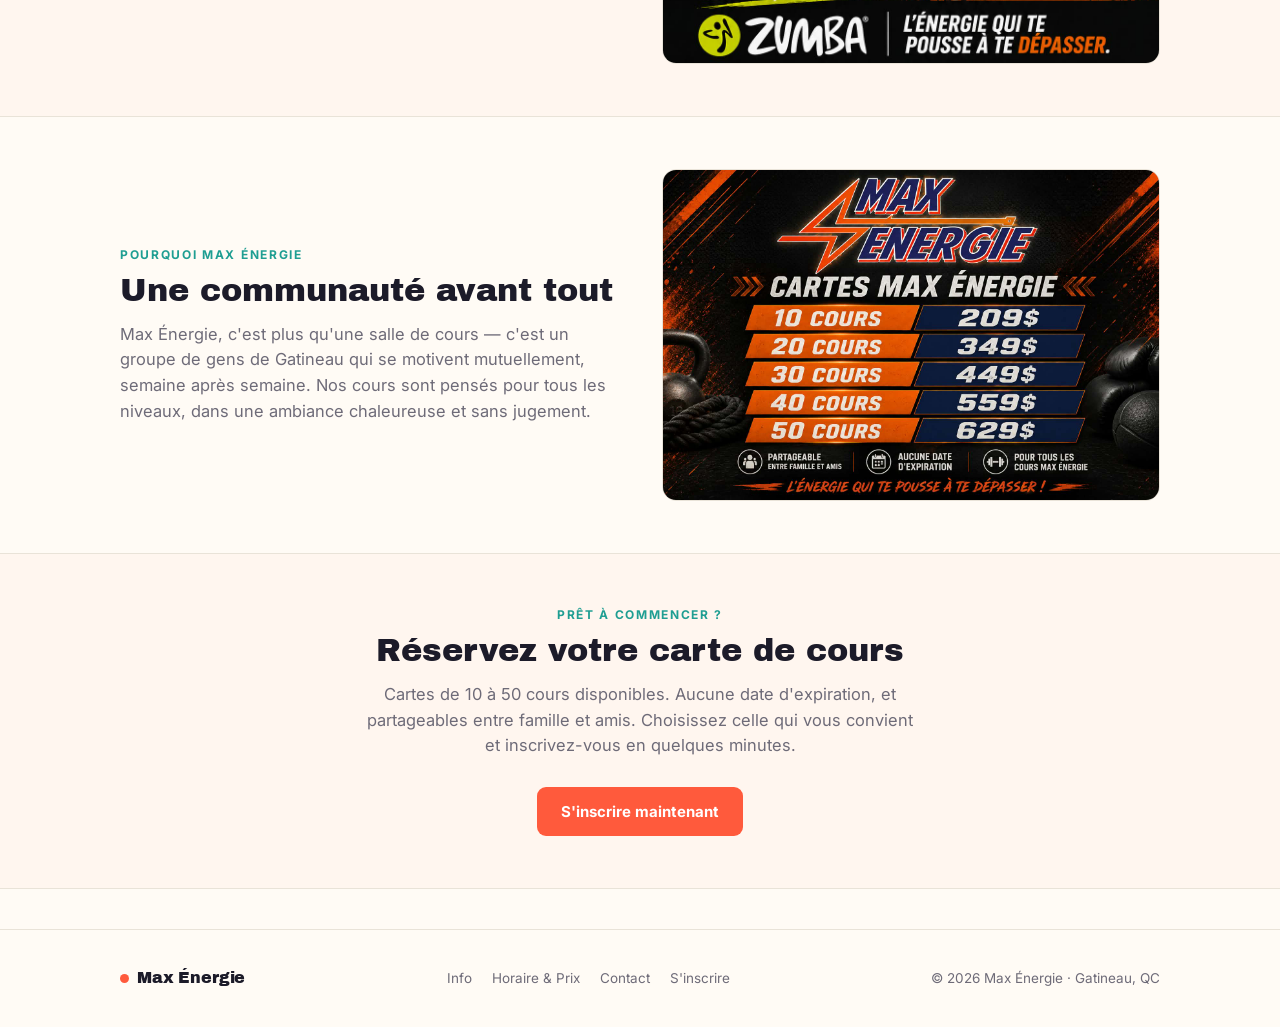
==== commit 0a4f98ab: "Add files via upload" ====
--- a/index.html
+++ b/index.html
@@ -48,7 +48,7 @@
         </div>
       </div>
       <div class="hero-visual">
-        <img src="images/hero-athlete.jpg" alt="Cours de boxe Max Énergie" style="width:100%;height:100%;object-fit:cover;position:absolute;inset:0;">
+        <img src="images/hero-athlete.jpg" alt="Cours de boxe Max Énergie" style="width:100%;height:auto;display:block;border-radius:var(--radius);">
         <div class="badge b1">Zumba 🔥</div>
         <div class="badge b2">Boxe 🥊</div>
       </div>
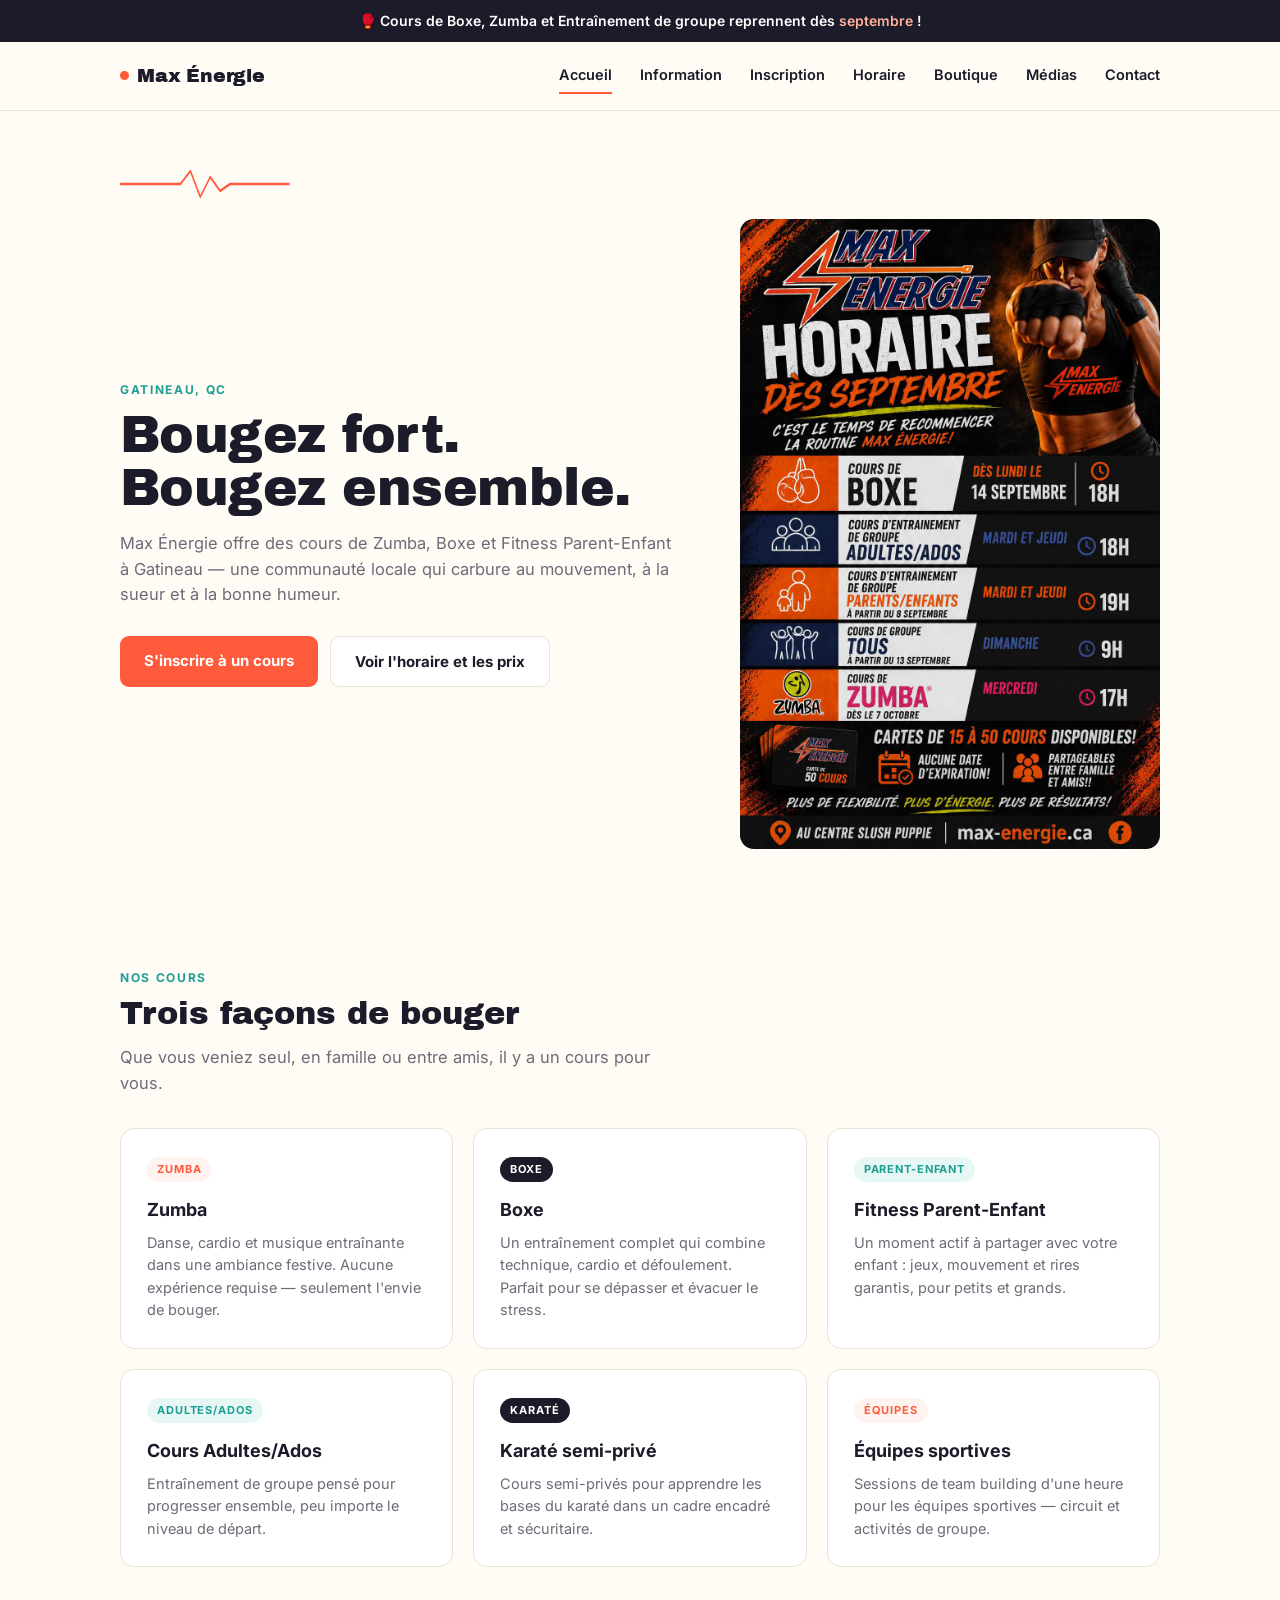
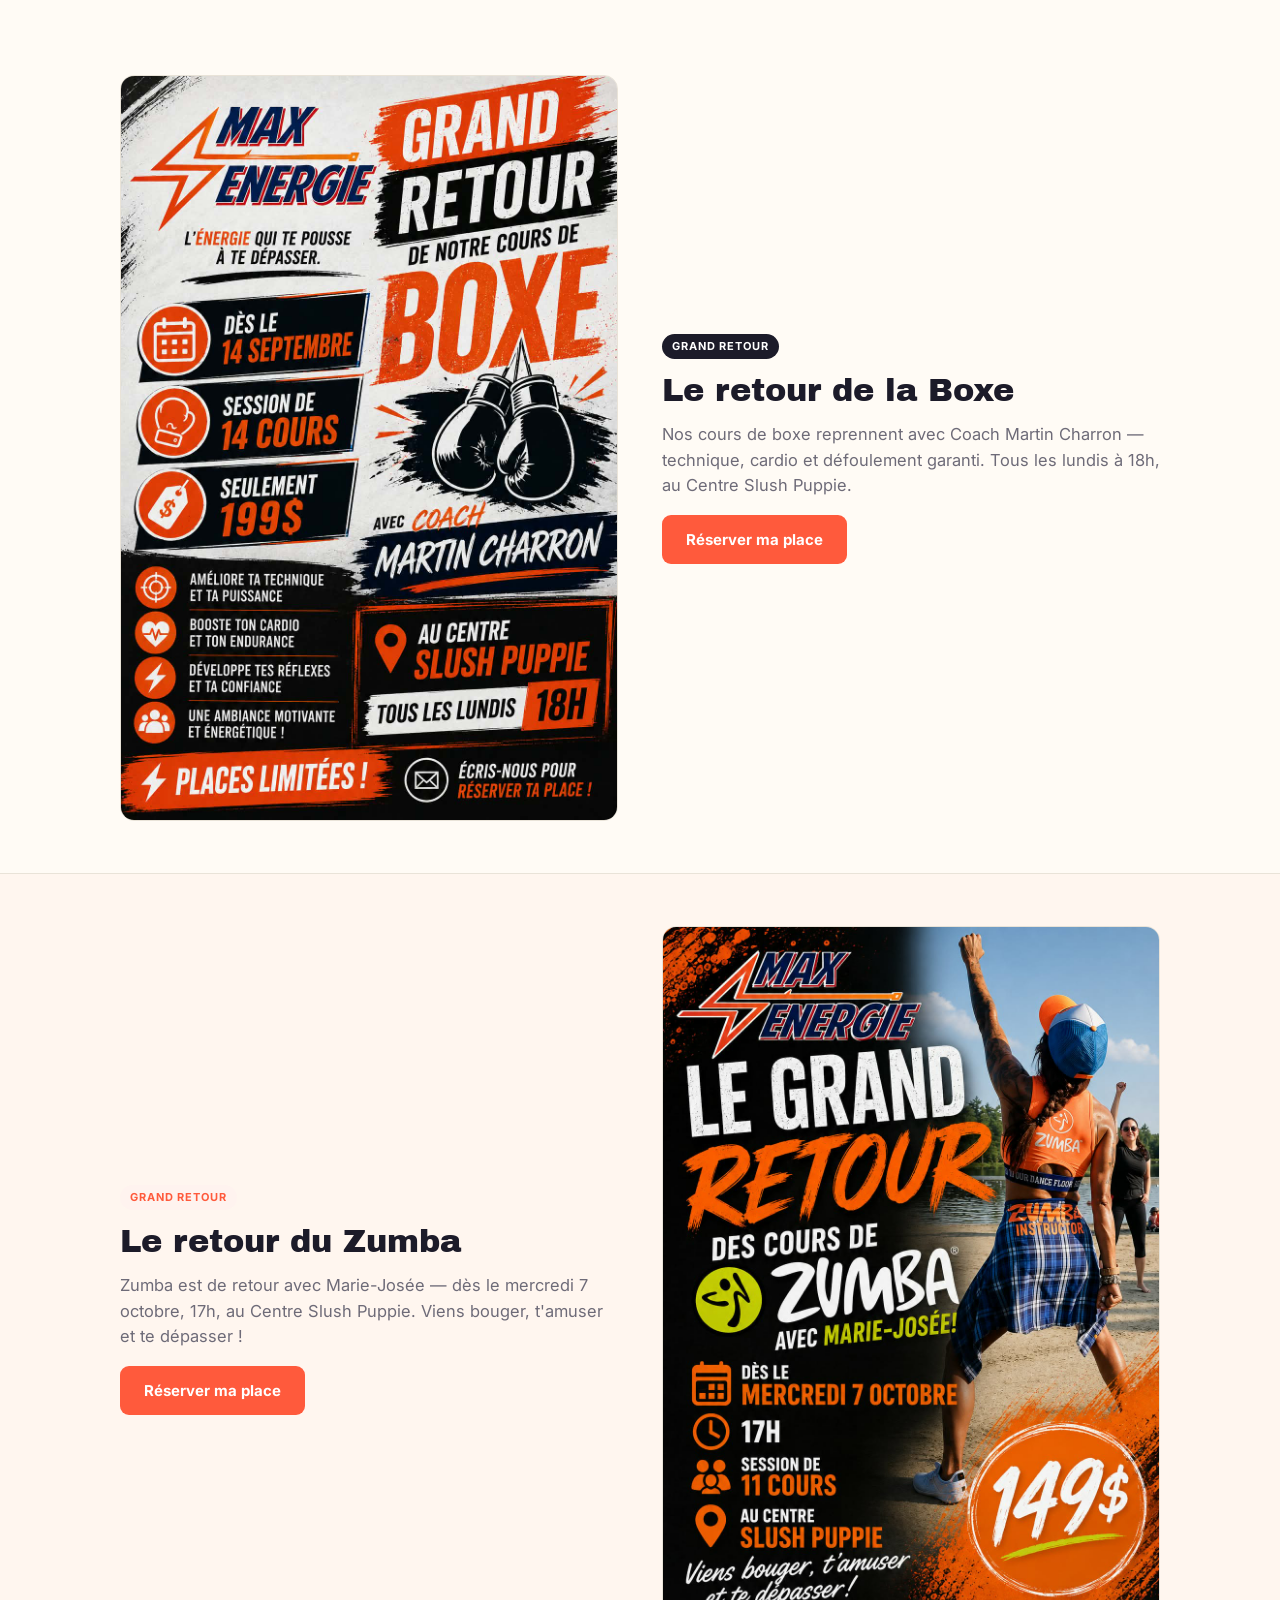
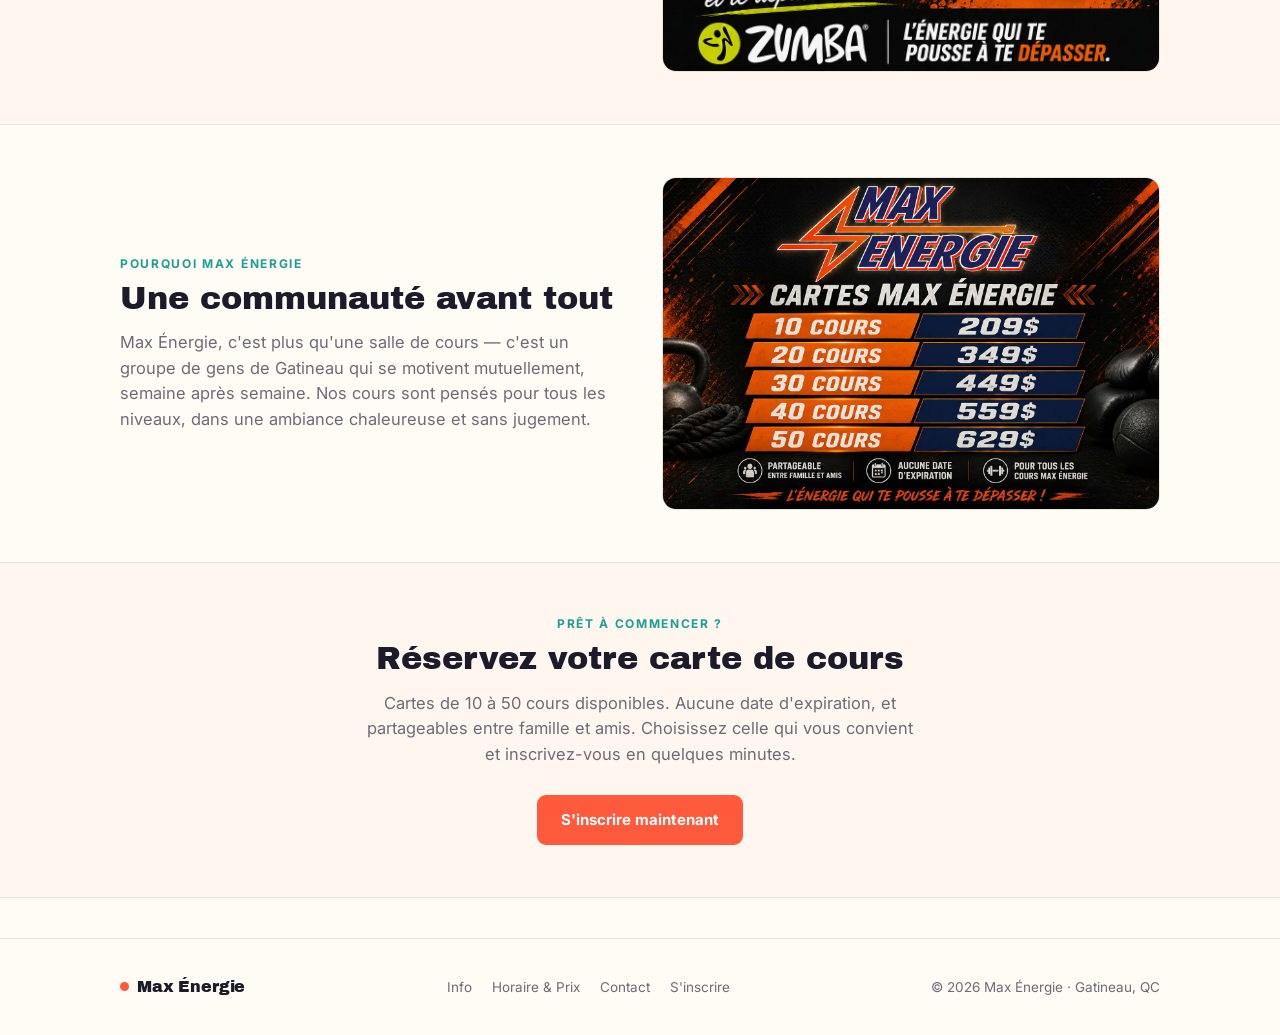
==== commit 17519583: "Add files via upload" ====
--- a/index.html
+++ b/index.html
@@ -47,11 +47,7 @@
           <a href="horaire.html" class="btn btn-secondary">Voir l'horaire et les prix</a>
         </div>
       </div>
-      <div class="hero-visual">
-        <img src="images/hero-athlete.jpg" alt="Cours de boxe Max Énergie" style="width:100%;height:auto;display:block;border-radius:var(--radius);">
-        <div class="badge b1">Zumba 🔥</div>
-        <div class="badge b2">Boxe 🥊</div>
-      </div>
+      <img src="images/horaire-septembre.jpg" alt="Horaire Max Énergie dès septembre — Boxe, Adultes/Ados, Parents/Enfants, Zumba" style="flex:1 1 320px;width:100%;max-width:420px;height:auto;display:block;border-radius:var(--radius);margin:0 auto;">
     </div>
   </div>
 </section>
